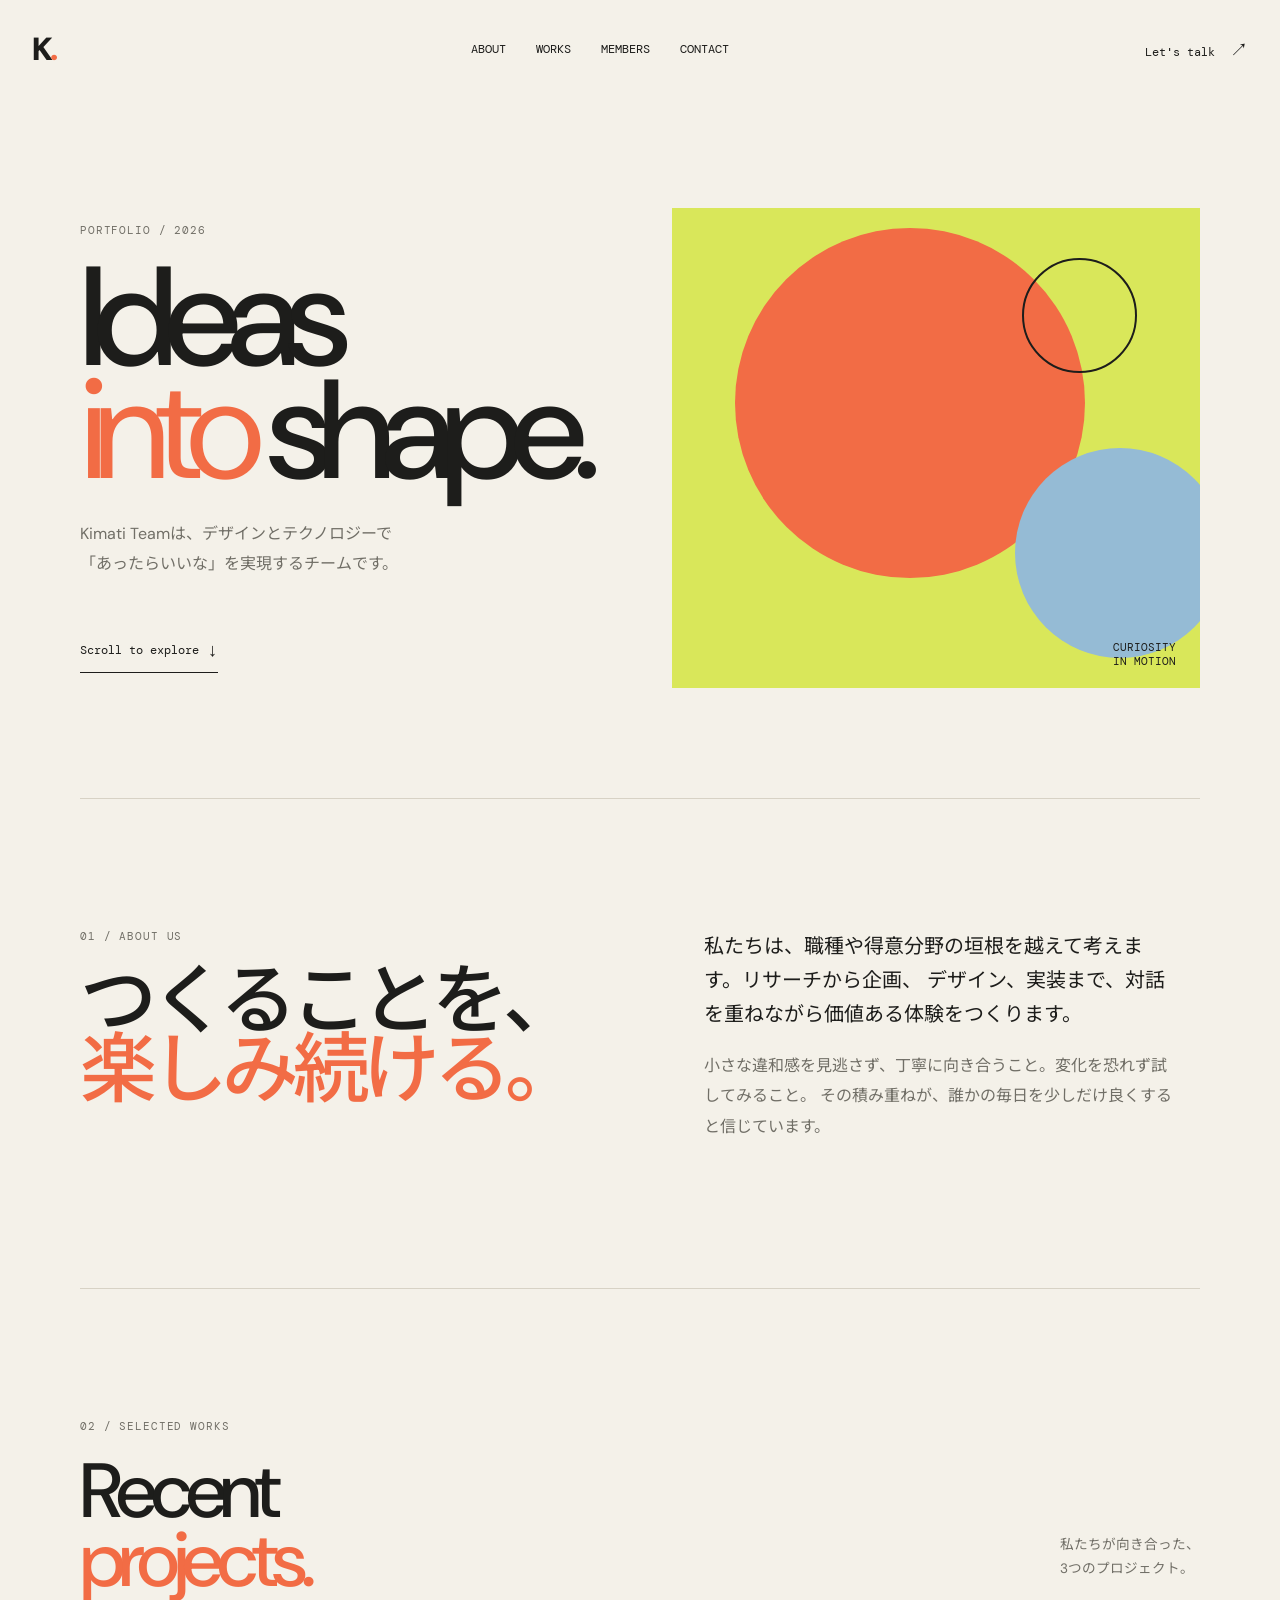
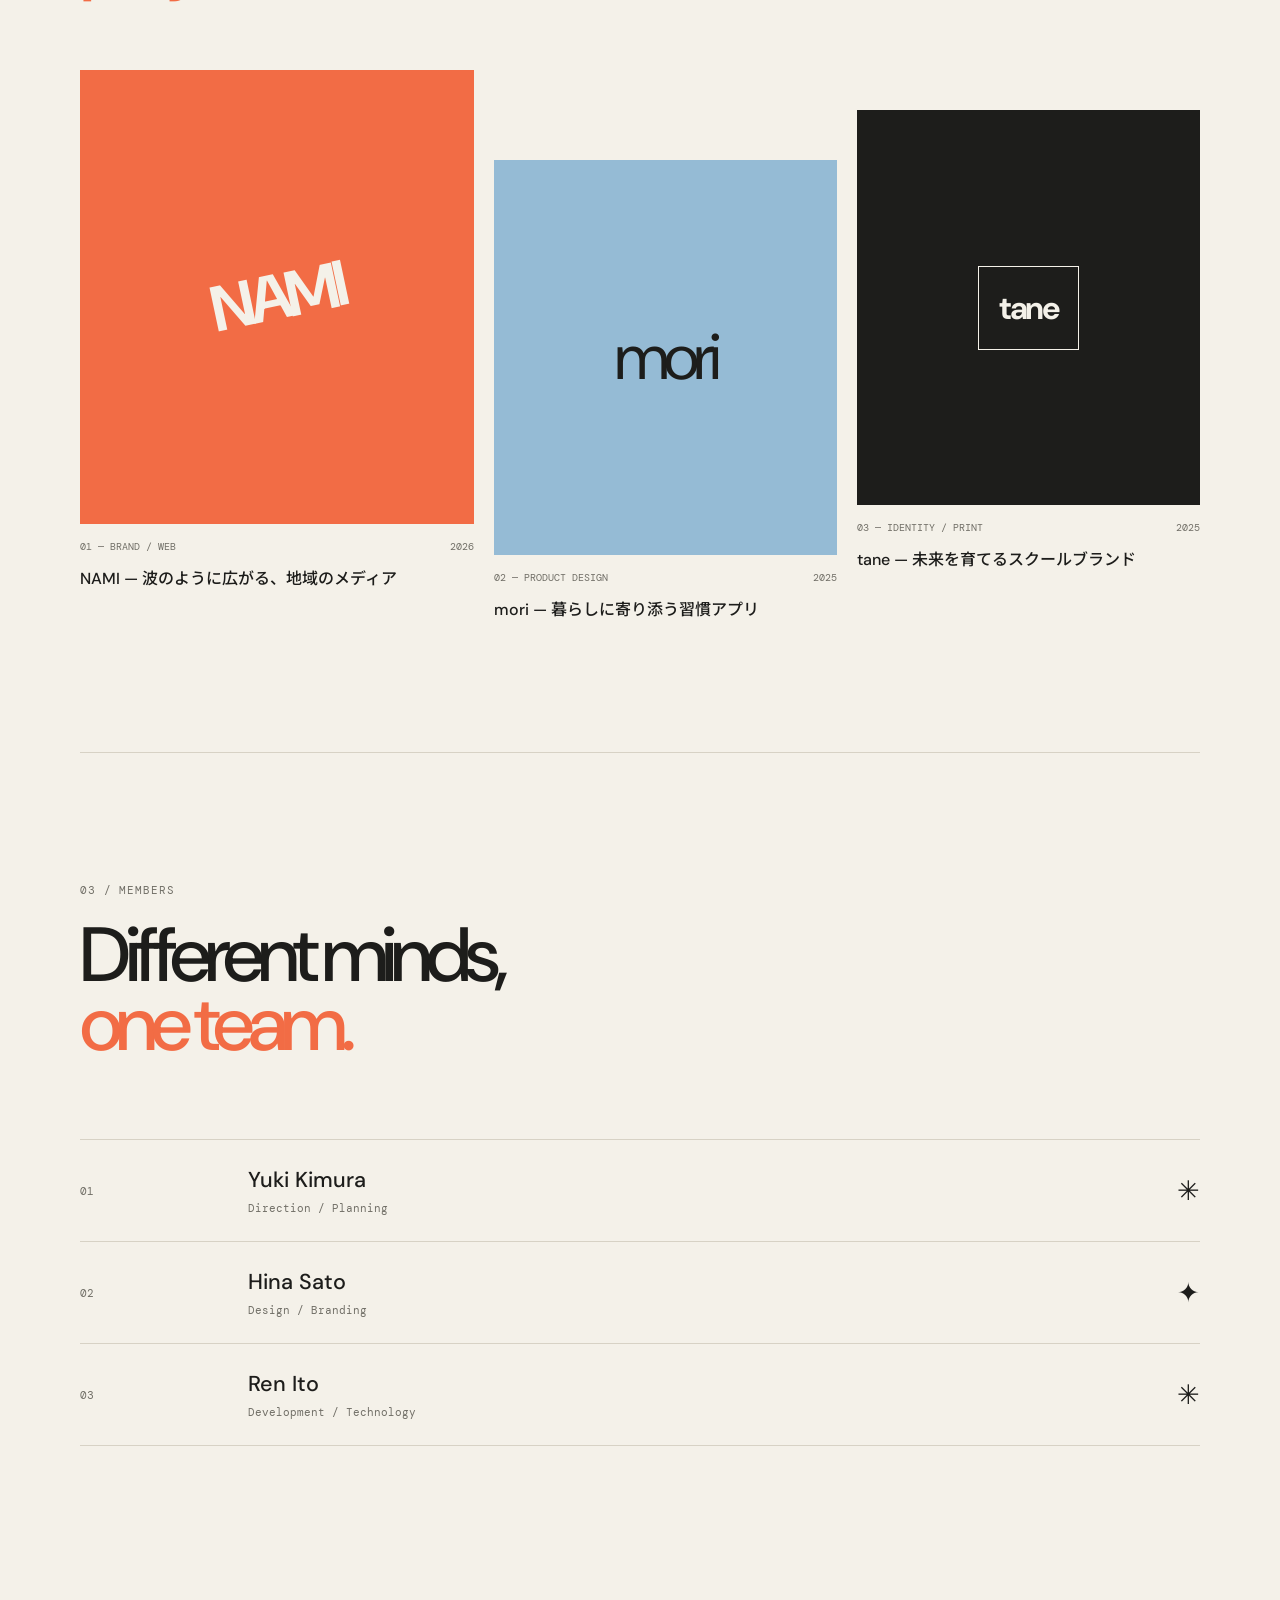
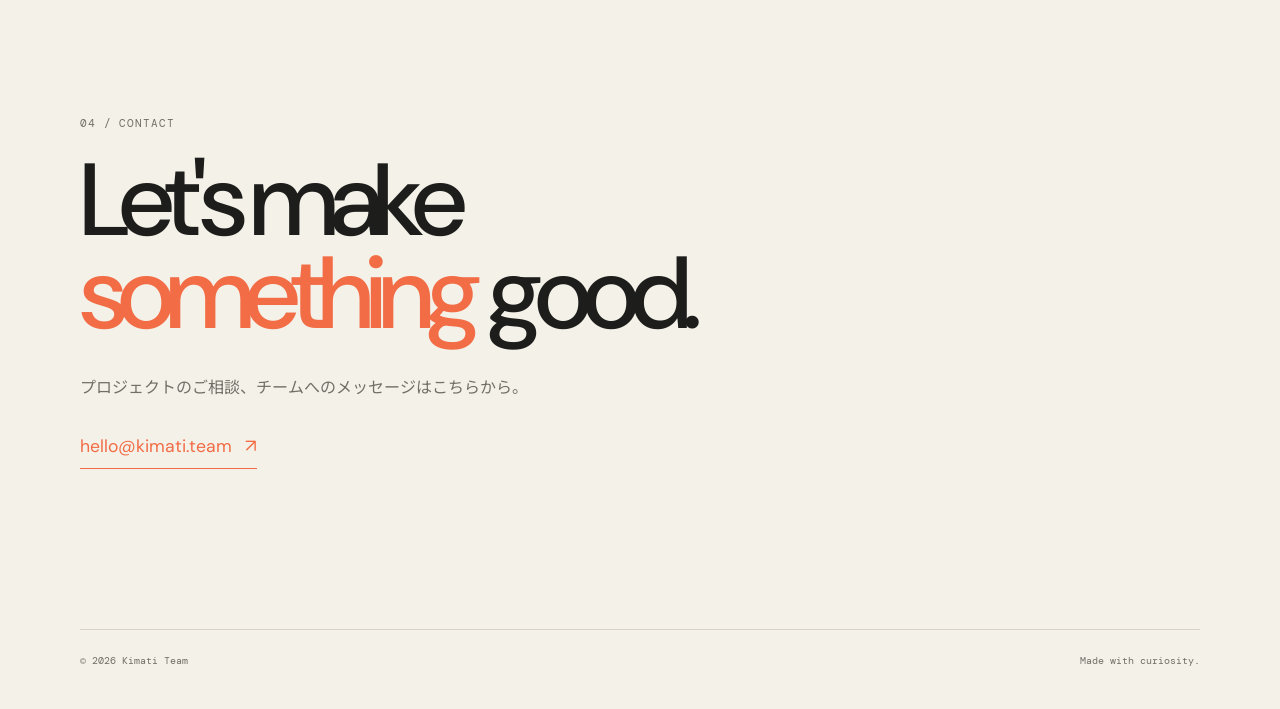
==== index.html @ ce93c7af "Create initial Kimati Team portfolio Co-authored-by: Copilot <223556219+Copilot@users.noreply.github" ====
<!doctype html>
<html lang="ja">
  <head>
    <meta charset="UTF-8" />
    <meta name="viewport" content="width=device-width, initial-scale=1.0" />
    <meta
      name="description"
      content="Kimati Teamのポートフォリオ。アイデアを形にし、使う人の毎日に残るデザインとプロダクトをつくります。"
    />
    <title>Kimati Team | Ideas into shape</title>
    <link rel="stylesheet" href="styles.css" />
  </head>
  <body>
    <header class="site-header">
      <a class="logo" href="#top" aria-label="Kimati Team トップ">K<span>.</span></a>
      <nav class="site-nav" aria-label="メインナビゲーション">
        <a href="#about">About</a>
        <a href="#works">Works</a>
        <a href="#members">Members</a>
        <a href="#contact">Contact</a>
      </nav>
      <a class="header-link" href="#contact">Let's talk <span aria-hidden="true">↗</span></a>
    </header>

    <main id="top">
      <section class="hero section-shell">
        <div class="hero-copy">
          <p class="eyebrow">Portfolio / 2026</p>
          <h1>Ideas<br /><em>into</em> shape.</h1>
          <p class="hero-lead">
            Kimati Teamは、デザインとテクノロジーで<br class="desktop-only" />
            「あったらいいな」を実現するチームです。
          </p>
          <a class="arrow-link" href="#works">Scroll to explore <span aria-hidden="true">↓</span></a>
        </div>
        <div class="hero-art" aria-hidden="true">
          <div class="orb orb-one"></div>
          <div class="orb orb-two"></div>
          <div class="orb orb-three"></div>
          <span class="art-label">Curiosity<br />in motion</span>
        </div>
      </section>

      <section class="intro section-shell" id="about">
        <div class="section-heading">
          <p class="eyebrow">01 / About us</p>
          <h2>つくることを、<br /><span>楽しみ続ける。</span></h2>
        </div>
        <div class="intro-body">
          <p class="large-copy">
            私たちは、職種や得意分野の垣根を越えて考えます。リサーチから企画、
            デザイン、実装まで、対話を重ねながら価値ある体験をつくります。
          </p>
          <p>
            小さな違和感を見逃さず、丁寧に向き合うこと。変化を恐れず試してみること。
            その積み重ねが、誰かの毎日を少しだけ良くすると信じています。
          </p>
        </div>
      </section>

      <section class="works section-shell" id="works">
        <div class="section-heading row-heading">
          <div>
            <p class="eyebrow">02 / Selected works</p>
            <h2>Recent<br /><span>projects.</span></h2>
          </div>
          <p class="heading-note">私たちが向き合った、<br />3つのプロジェクト。</p>
        </div>
        <div class="work-grid">
          <article class="work-card work-card-featured">
            <div class="work-visual visual-nami"><span>NAMI</span></div>
            <div class="work-meta"><span>01 — Brand / Web</span><span>2026</span></div>
            <h3>NAMI — 波のように広がる、地域のメディア</h3>
          </article>
          <article class="work-card">
            <div class="work-visual visual-mori"><span>mori</span></div>
            <div class="work-meta"><span>02 — Product design</span><span>2025</span></div>
            <h3>mori — 暮らしに寄り添う習慣アプリ</h3>
          </article>
          <article class="work-card">
            <div class="work-visual visual-tane"><span>tane</span></div>
            <div class="work-meta"><span>03 — Identity / Print</span><span>2025</span></div>
            <h3>tane — 未来を育てるスクールブランド</h3>
          </article>
        </div>
      </section>

      <section class="members section-shell" id="members">
        <div class="section-heading">
          <p class="eyebrow">03 / Members</p>
          <h2>Different minds,<br /><span>one team.</span></h2>
        </div>
        <div class="member-list">
          <article class="member">
            <span class="member-number">01</span>
            <div><h3>Yuki Kimura</h3><p>Direction / Planning</p></div>
            <span class="member-mark">✳</span>
          </article>
          <article class="member">
            <span class="member-number">02</span>
            <div><h3>Hina Sato</h3><p>Design / Branding</p></div>
            <span class="member-mark">✦</span>
          </article>
          <article class="member">
            <span class="member-number">03</span>
            <div><h3>Ren Ito</h3><p>Development / Technology</p></div>
            <span class="member-mark">✳</span>
          </article>
        </div>
      </section>

      <section class="contact section-shell" id="contact">
        <p class="eyebrow">04 / Contact</p>
        <h2>Let's make<br /><em>something</em> good.</h2>
        <p>プロジェクトのご相談、チームへのメッセージはこちらから。</p>
        <a class="contact-link" href="mailto:hello@kimati.team">hello@kimati.team <span aria-hidden="true">↗</span></a>
      </section>
    </main>

    <footer class="site-footer section-shell">
      <p>© 2026 Kimati Team</p>
      <p>Made with curiosity.</p>
    </footer>
    <script src="script.js"></script>
  </body>
</html>
---- styles.css ----
@import url("https://fonts.googleapis.com/css2?family=DM+Mono:wght@400&family=DM+Sans:wght@400;500;700&family=Noto+Sans+JP:wght@400;700;900&display=swap");

:root {
  --ink: #1d1d1b;
  --muted: #716f67;
  --paper: #f4f1e9;
  --line: #d7d2c5;
  --lime: #d9e75a;
  --orange: #f26c45;
  --blue: #95bbd5;
  --sans: "DM Sans", "Noto Sans JP", sans-serif;
  --mono: "DM Mono", monospace;
}

* { box-sizing: border-box; }
html { scroll-behavior: smooth; }
body { margin: 0; color: var(--ink); background: var(--paper); font-family: var(--sans); }
a { color: inherit; text-decoration: none; }
.section-shell { width: min(1120px, calc(100% - 64px)); margin: 0 auto; }
.site-header { display: flex; align-items: center; justify-content: space-between; width: min(1280px, calc(100% - 64px)); margin: 0 auto; padding: 28px 0; }
.logo { font-size: 2rem; font-weight: 900; letter-spacing: -.08em; }
.logo span, em, .contact-link { color: var(--orange); font-style: normal; }
.site-nav { display: flex; gap: 30px; font-family: var(--mono); font-size: .72rem; text-transform: uppercase; }
.site-nav a:hover, .header-link:hover, .arrow-link:hover { color: var(--orange); }
.header-link { font-family: var(--mono); font-size: .72rem; }
.header-link span, .arrow-link span, .contact-link span { font-size: 1.15rem; margin-left: 8px; }
.hero { min-height: 700px; display: grid; grid-template-columns: 1fr 1fr; align-items: center; gap: 5vw; }
.eyebrow { color: var(--muted); font: .68rem var(--mono); letter-spacing: .08em; text-transform: uppercase; }
h1, h2, h3, p { margin-top: 0; }
h1 { margin: 24px 0 32px; font-size: clamp(4.5rem, 11vw, 9.5rem); font-weight: 500; letter-spacing: -.09em; line-height: .8; }
h1 em { font-weight: 400; }
.hero-lead { color: var(--muted); font-size: 1rem; line-height: 1.9; }
.arrow-link { display: inline-flex; align-items: center; margin-top: 42px; border-bottom: 1px solid var(--ink); padding-bottom: 10px; font: .75rem var(--mono); }
.hero-art { position: relative; height: 480px; background: var(--lime); overflow: hidden; }
.orb { position: absolute; border-radius: 50%; }
.orb-one { width: 350px; height: 350px; top: 20px; left: 12%; background: var(--orange); }
.orb-two { width: 210px; height: 210px; right: -25px; bottom: 30px; background: var(--blue); }
.orb-three { width: 115px; height: 115px; top: 50px; right: 12%; border: 2px solid var(--ink); }
.art-label { position: absolute; right: 24px; bottom: 20px; font: .68rem var(--mono); text-align: right; text-transform: uppercase; }
.intro, .works, .members { border-top: 1px solid var(--line); padding: 130px 0; }
.intro { display: grid; grid-template-columns: 1fr 1fr; gap: 10vw; }
h2 { margin: 24px 0 0; font-size: clamp(3rem, 6vw, 6rem); font-weight: 500; letter-spacing: -.08em; line-height: .9; }
h2 span { color: var(--orange); }
.intro-body { align-self: end; max-width: 470px; color: var(--muted); line-height: 1.9; }
.large-copy { color: var(--ink); font-size: 1.25rem; line-height: 1.7; }
.row-heading { display: flex; align-items: end; justify-content: space-between; }
.heading-note { color: var(--muted); font-size: .85rem; line-height: 1.8; }
.work-grid { display: grid; grid-template-columns: 1.15fr 1fr 1fr; align-items: start; gap: 20px; margin-top: 75px; }
.work-card:nth-child(2) { margin-top: 90px; }
.work-card:nth-child(3) { margin-top: 40px; }
.work-visual { display: flex; align-items: center; justify-content: center; aspect-ratio: 1 / 1.15; overflow: hidden; }
.work-visual span { font-size: clamp(2.2rem, 5vw, 4.5rem); font-weight: 700; letter-spacing: -.08em; }
.visual-nami { color: var(--paper); background: var(--orange); }
.visual-nami span { transform: rotate(-12deg); }
.visual-mori { color: var(--ink); background: var(--blue); }
.visual-mori span { font-weight: 400; }
.visual-tane { color: var(--paper); background: var(--ink); }
.visual-tane span { border: 1px solid var(--paper); padding: 20px; font-size: 2rem; }
.work-meta { display: flex; justify-content: space-between; margin-top: 16px; color: var(--muted); font: .62rem var(--mono); text-transform: uppercase; }
.work-card h3 { margin: 13px 0 0; font-size: 1rem; font-weight: 500; line-height: 1.6; }
.member-list { margin-top: 80px; border-top: 1px solid var(--line); }
.member { display: grid; grid-template-columns: 15% 1fr auto; align-items: center; border-bottom: 1px solid var(--line); padding: 26px 0; }
.member-number, .member p { color: var(--muted); font: .68rem var(--mono); }
.member h3 { margin: 0 0 7px; font-size: 1.35rem; font-weight: 500; }
.member p { margin: 0; }
.member-mark { font-size: 1.7rem; }
.contact { padding: 140px 0 160px; }
.contact h2 { font-size: clamp(3.5rem, 8vw, 8rem); margin-bottom: 35px; }
.contact > p:not(.eyebrow) { color: var(--muted); }
.contact-link { display: inline-block; margin-top: 20px; border-bottom: 1px solid var(--orange); padding-bottom: 10px; font-size: 1.1rem; }
.site-footer { display: flex; justify-content: space-between; border-top: 1px solid var(--line); padding: 24px 0 32px; color: var(--muted); font: .65rem var(--mono); }
@media (max-width: 700px) {
  .section-shell, .site-header { width: min(100% - 40px, 1120px); }
  .site-nav { display: none; }
  .hero { display: block; min-height: auto; padding: 80px 0 100px; }
  .hero-art { height: 330px; margin-top: 70px; }
  .orb-one { width: 240px; height: 240px; }
  .orb-two { width: 130px; height: 130px; }
  .intro, .work-grid { display: block; }
  .intro-body { margin-top: 60px; }
  .intro, .works, .members { padding: 90px 0; }
  .row-heading { display: block; }
  .heading-note { margin-top: 35px; }
  .work-card, .work-card:nth-child(2), .work-card:nth-child(3) { margin: 50px 0 0; }
  .member { grid-template-columns: 18% 1fr auto; }
  .contact { padding: 100px 0 120px; }
  .site-footer { display: block; line-height: 2; }
  .site-footer p:last-child { margin-bottom: 0; }
  .desktop-only { display: none; }
}
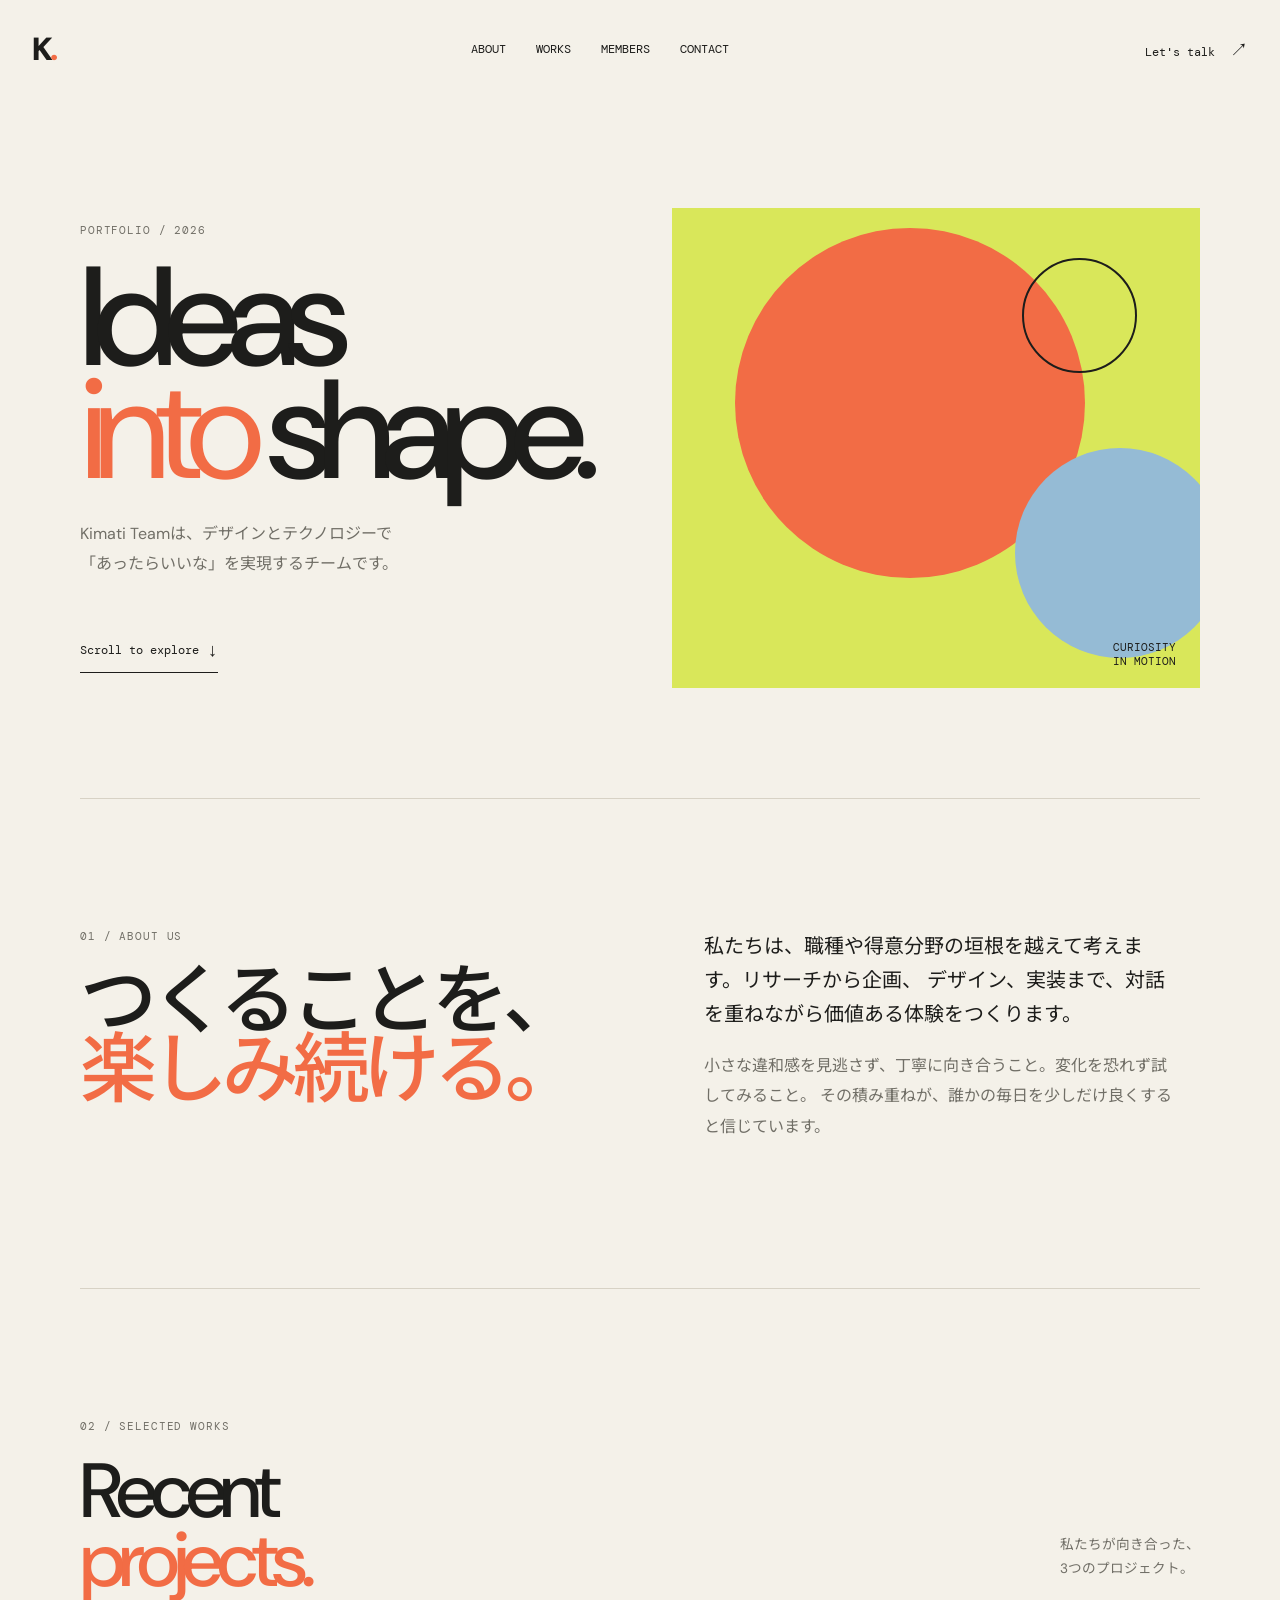
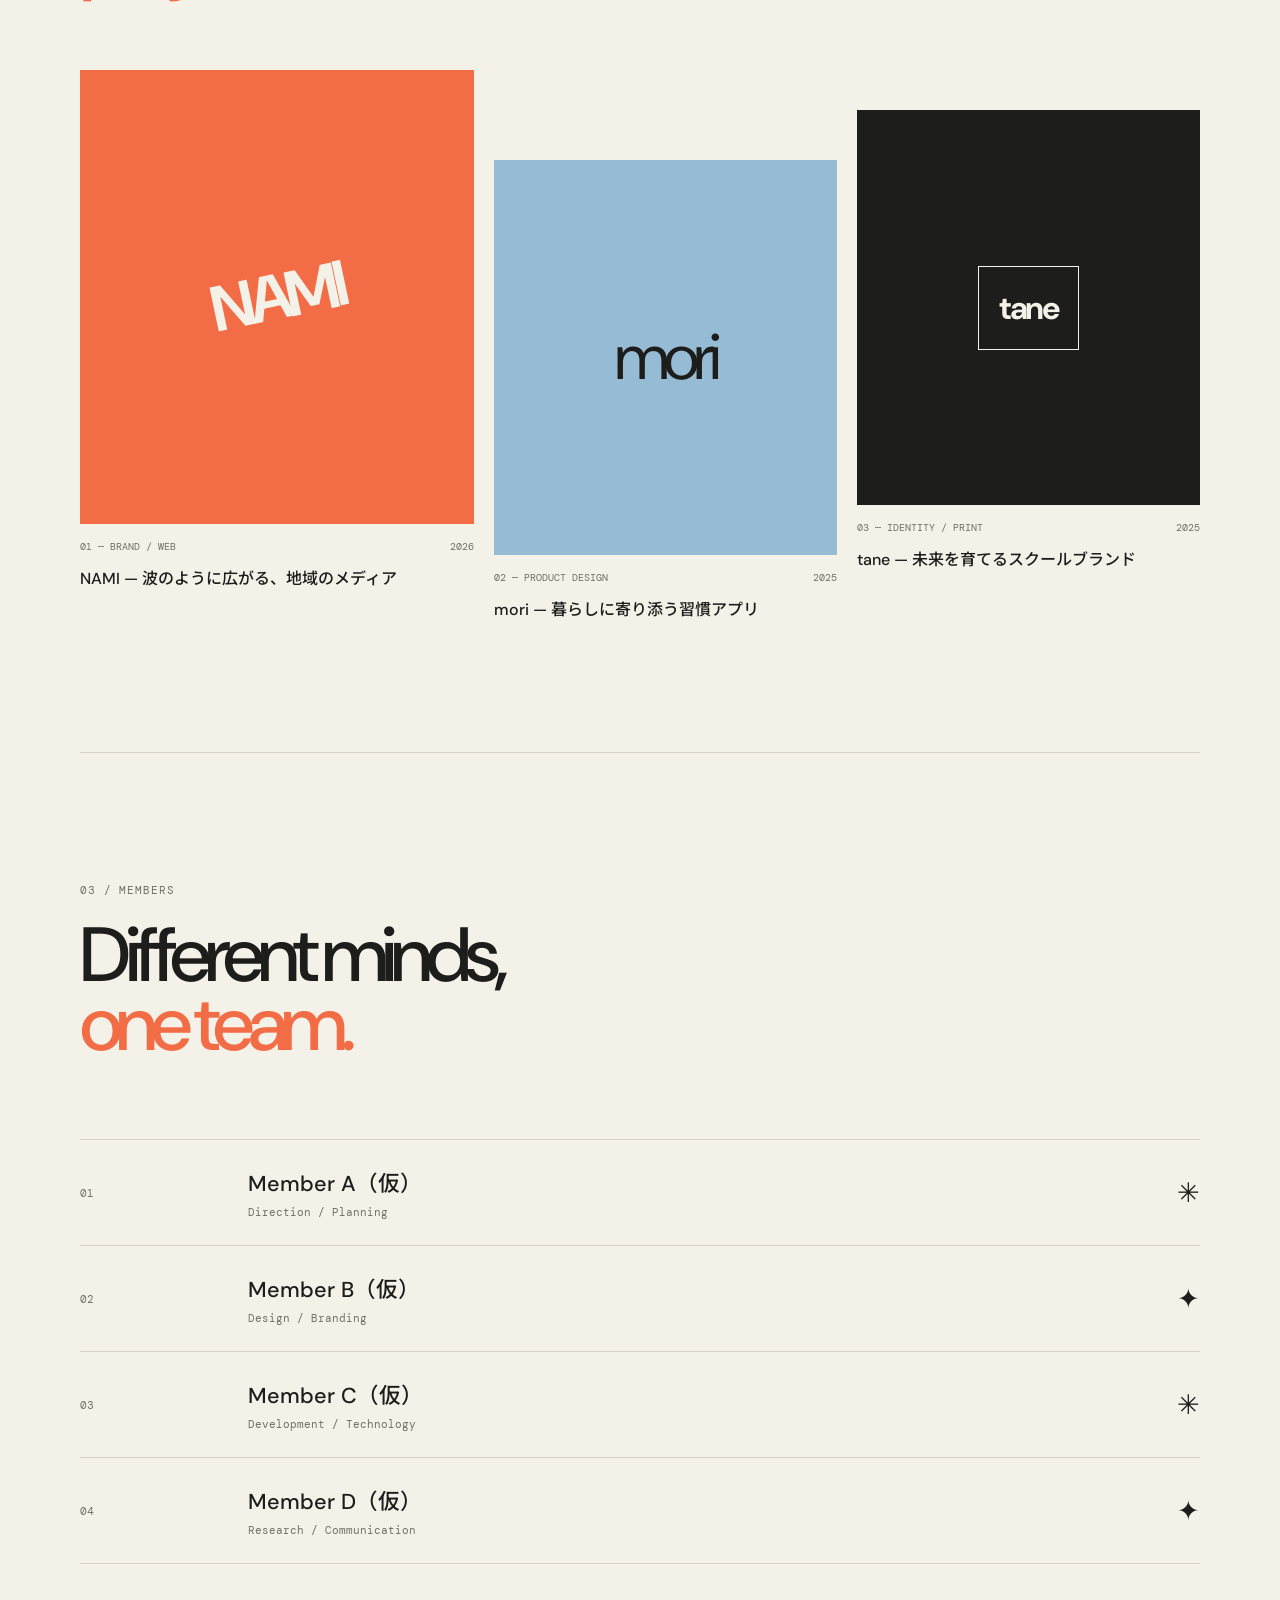
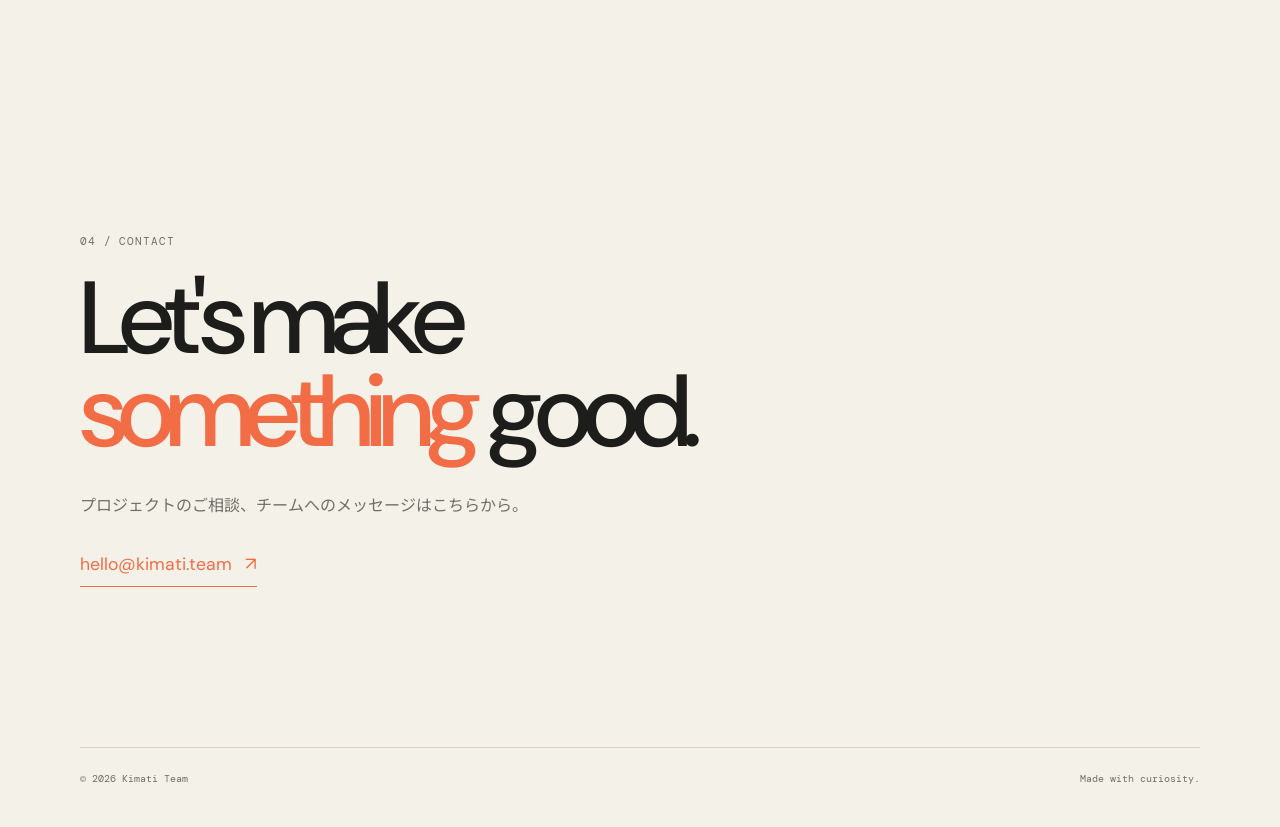
==== commit bb70717d: "Add four member profile pages Co-authored-by: Copilot <223556219+Copilot@users.noreply.github.com>" ====
--- a/index.html
+++ b/index.html
@@ -91,21 +91,26 @@
           <h2>Different minds,<br /><span>one team.</span></h2>
         </div>
         <div class="member-list">
-          <article class="member">
+          <a class="member" href="members/member-01.html">
             <span class="member-number">01</span>
-            <div><h3>Yuki Kimura</h3><p>Direction / Planning</p></div>
+            <div><h3>Member A（仮）</h3><p>Direction / Planning</p></div>
             <span class="member-mark">✳</span>
-          </article>
-          <article class="member">
+          </a>
+          <a class="member" href="members/member-02.html">
             <span class="member-number">02</span>
-            <div><h3>Hina Sato</h3><p>Design / Branding</p></div>
+            <div><h3>Member B（仮）</h3><p>Design / Branding</p></div>
             <span class="member-mark">✦</span>
-          </article>
-          <article class="member">
+          </a>
+          <a class="member" href="members/member-03.html">
             <span class="member-number">03</span>
-            <div><h3>Ren Ito</h3><p>Development / Technology</p></div>
+            <div><h3>Member C（仮）</h3><p>Development / Technology</p></div>
             <span class="member-mark">✳</span>
-          </article>
+          </a>
+          <a class="member" href="members/member-04.html">
+            <span class="member-number">04</span>
+            <div><h3>Member D（仮）</h3><p>Research / Communication</p></div>
+            <span class="member-mark">✦</span>
+          </a>
         </div>
       </section>
 
--- a/styles.css
+++ b/styles.css
@@ -59,7 +59,8 @@
 .work-meta { display: flex; justify-content: space-between; margin-top: 16px; color: var(--muted); font: .62rem var(--mono); text-transform: uppercase; }
 .work-card h3 { margin: 13px 0 0; font-size: 1rem; font-weight: 500; line-height: 1.6; }
 .member-list { margin-top: 80px; border-top: 1px solid var(--line); }
-.member { display: grid; grid-template-columns: 15% 1fr auto; align-items: center; border-bottom: 1px solid var(--line); padding: 26px 0; }
+.member { display: grid; grid-template-columns: 15% 1fr auto; align-items: center; border-bottom: 1px solid var(--line); padding: 26px 0; transition: color .2s ease, padding-left .2s ease; }
+.member:hover { color: var(--orange); padding-left: 12px; }
 .member-number, .member p { color: var(--muted); font: .68rem var(--mono); }
 .member h3 { margin: 0 0 7px; font-size: 1.35rem; font-weight: 500; }
 .member p { margin: 0; }
@@ -68,6 +69,22 @@
 .contact h2 { font-size: clamp(3.5rem, 8vw, 8rem); margin-bottom: 35px; }
 .contact > p:not(.eyebrow) { color: var(--muted); }
 .contact-link { display: inline-block; margin-top: 20px; border-bottom: 1px solid var(--orange); padding-bottom: 10px; font-size: 1.1rem; }
+.member-page { padding: 80px 0 130px; }
+.member-page-header { display: flex; align-items: end; justify-content: space-between; gap: 30px; border-bottom: 1px solid var(--line); padding-bottom: 60px; }
+.member-page-header h1 { margin: 24px 0 0; font-size: clamp(4rem, 10vw, 8rem); }
+.back-link { color: var(--muted); font: .7rem var(--mono); }
+.back-link:hover { color: var(--orange); }
+.member-profile { display: grid; grid-template-columns: 1fr 1.4fr; gap: 10vw; padding: 75px 0; }
+.member-photo { display: flex; align-items: center; justify-content: center; min-height: 390px; background: var(--lime); font-size: 7rem; font-weight: 700; letter-spacing: -.1em; }
+.profile-table { border-top: 1px solid var(--line); }
+.profile-row { display: grid; grid-template-columns: 35% 1fr; gap: 20px; border-bottom: 1px solid var(--line); padding: 19px 0; }
+.profile-label { color: var(--muted); font: .68rem var(--mono); text-transform: uppercase; }
+.profile-value { line-height: 1.7; }
+.member-details { display: grid; grid-template-columns: repeat(2, 1fr); gap: 20px; border-top: 1px solid var(--line); padding-top: 70px; }
+.detail-card { min-height: 220px; padding: 28px; background: #e9e5d9; }
+.detail-card h2 { margin: 30px 0 18px; font-size: 2rem; }
+.detail-card p { color: var(--muted); line-height: 1.9; }
+.member-footer-nav { display: flex; justify-content: space-between; margin-top: 80px; border-top: 1px solid var(--line); padding-top: 22px; font: .7rem var(--mono); }
 .site-footer { display: flex; justify-content: space-between; border-top: 1px solid var(--line); padding: 24px 0 32px; color: var(--muted); font: .65rem var(--mono); }
 @media (max-width: 700px) {
   .section-shell, .site-header { width: min(100% - 40px, 1120px); }
@@ -83,6 +100,11 @@
   .heading-note { margin-top: 35px; }
   .work-card, .work-card:nth-child(2), .work-card:nth-child(3) { margin: 50px 0 0; }
   .member { grid-template-columns: 18% 1fr auto; }
+  .member-page { padding: 50px 0 80px; }
+  .member-page-header { display: block; padding-bottom: 40px; }
+  .member-profile, .member-details { display: block; padding: 55px 0; }
+  .member-photo { min-height: 260px; margin-bottom: 45px; }
+  .detail-card { min-height: 0; margin-top: 18px; }
   .contact { padding: 100px 0 120px; }
   .site-footer { display: block; line-height: 2; }
   .site-footer p:last-child { margin-bottom: 0; }
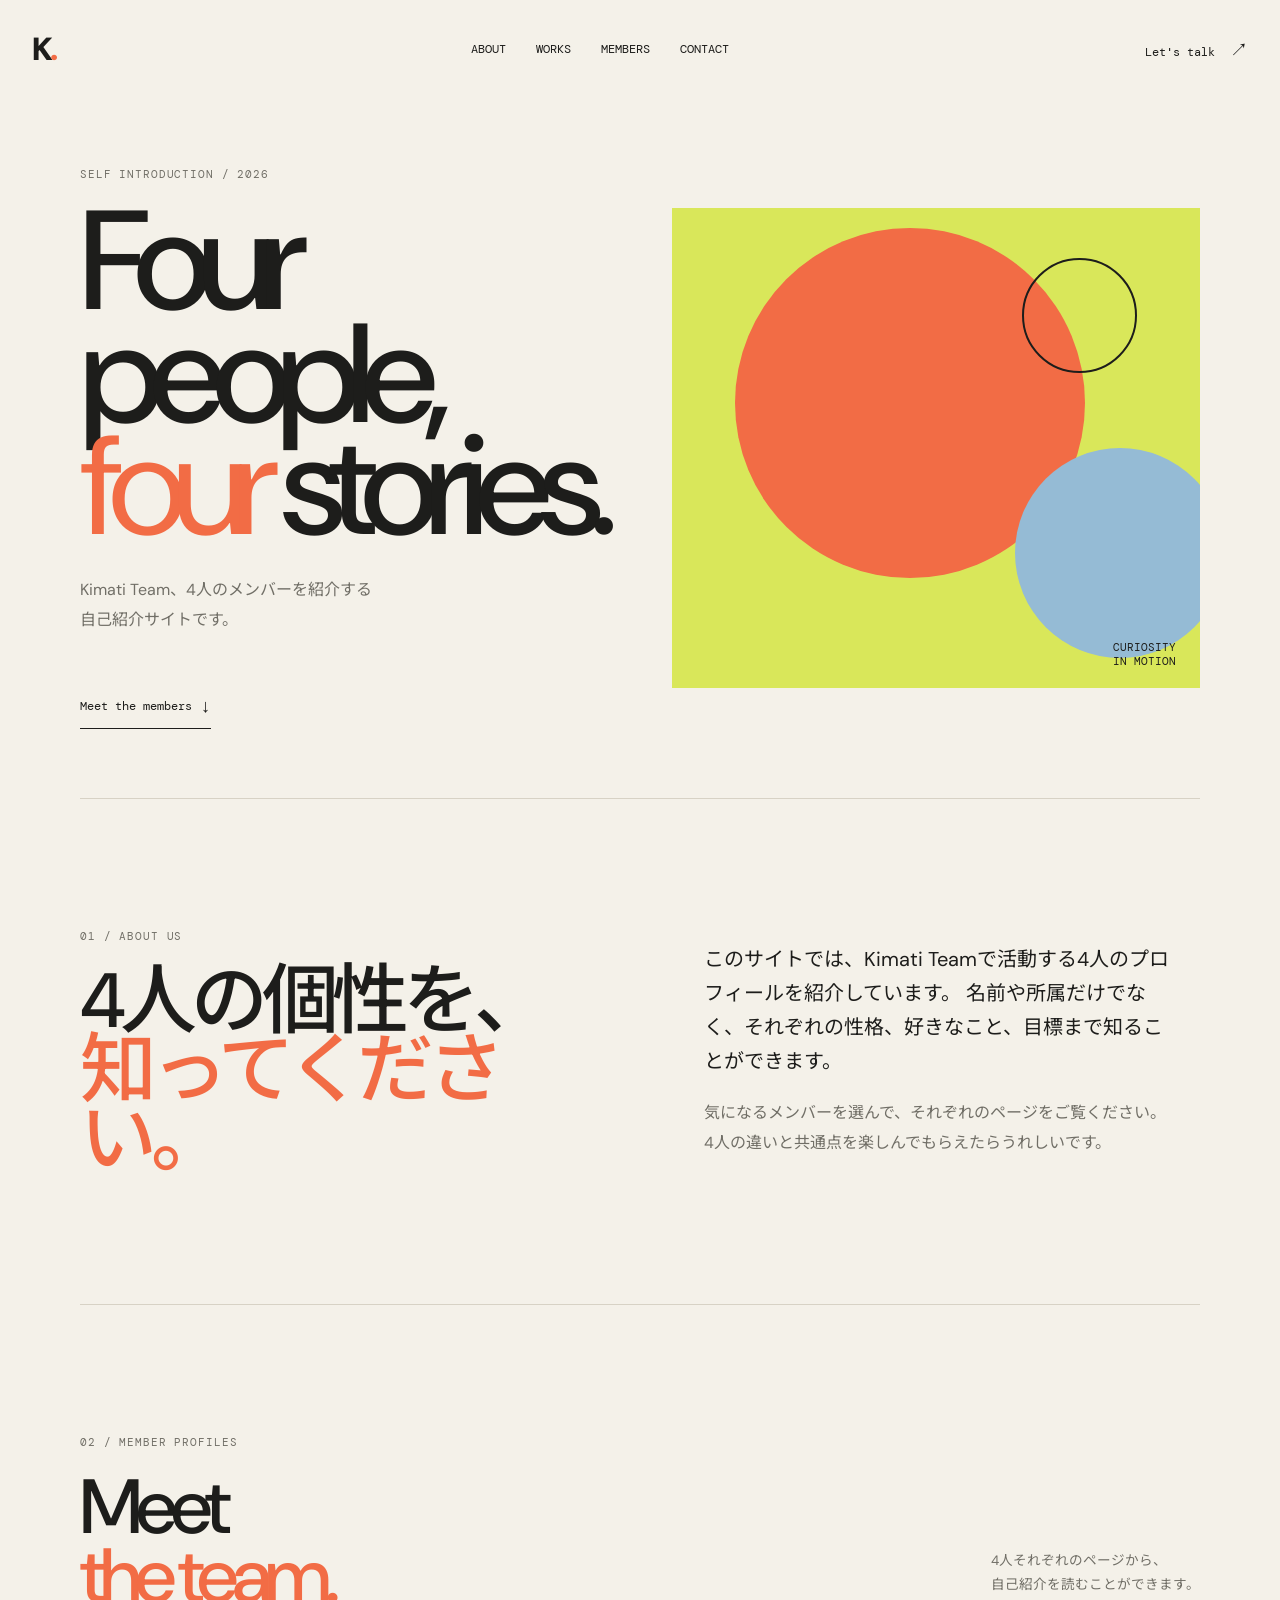
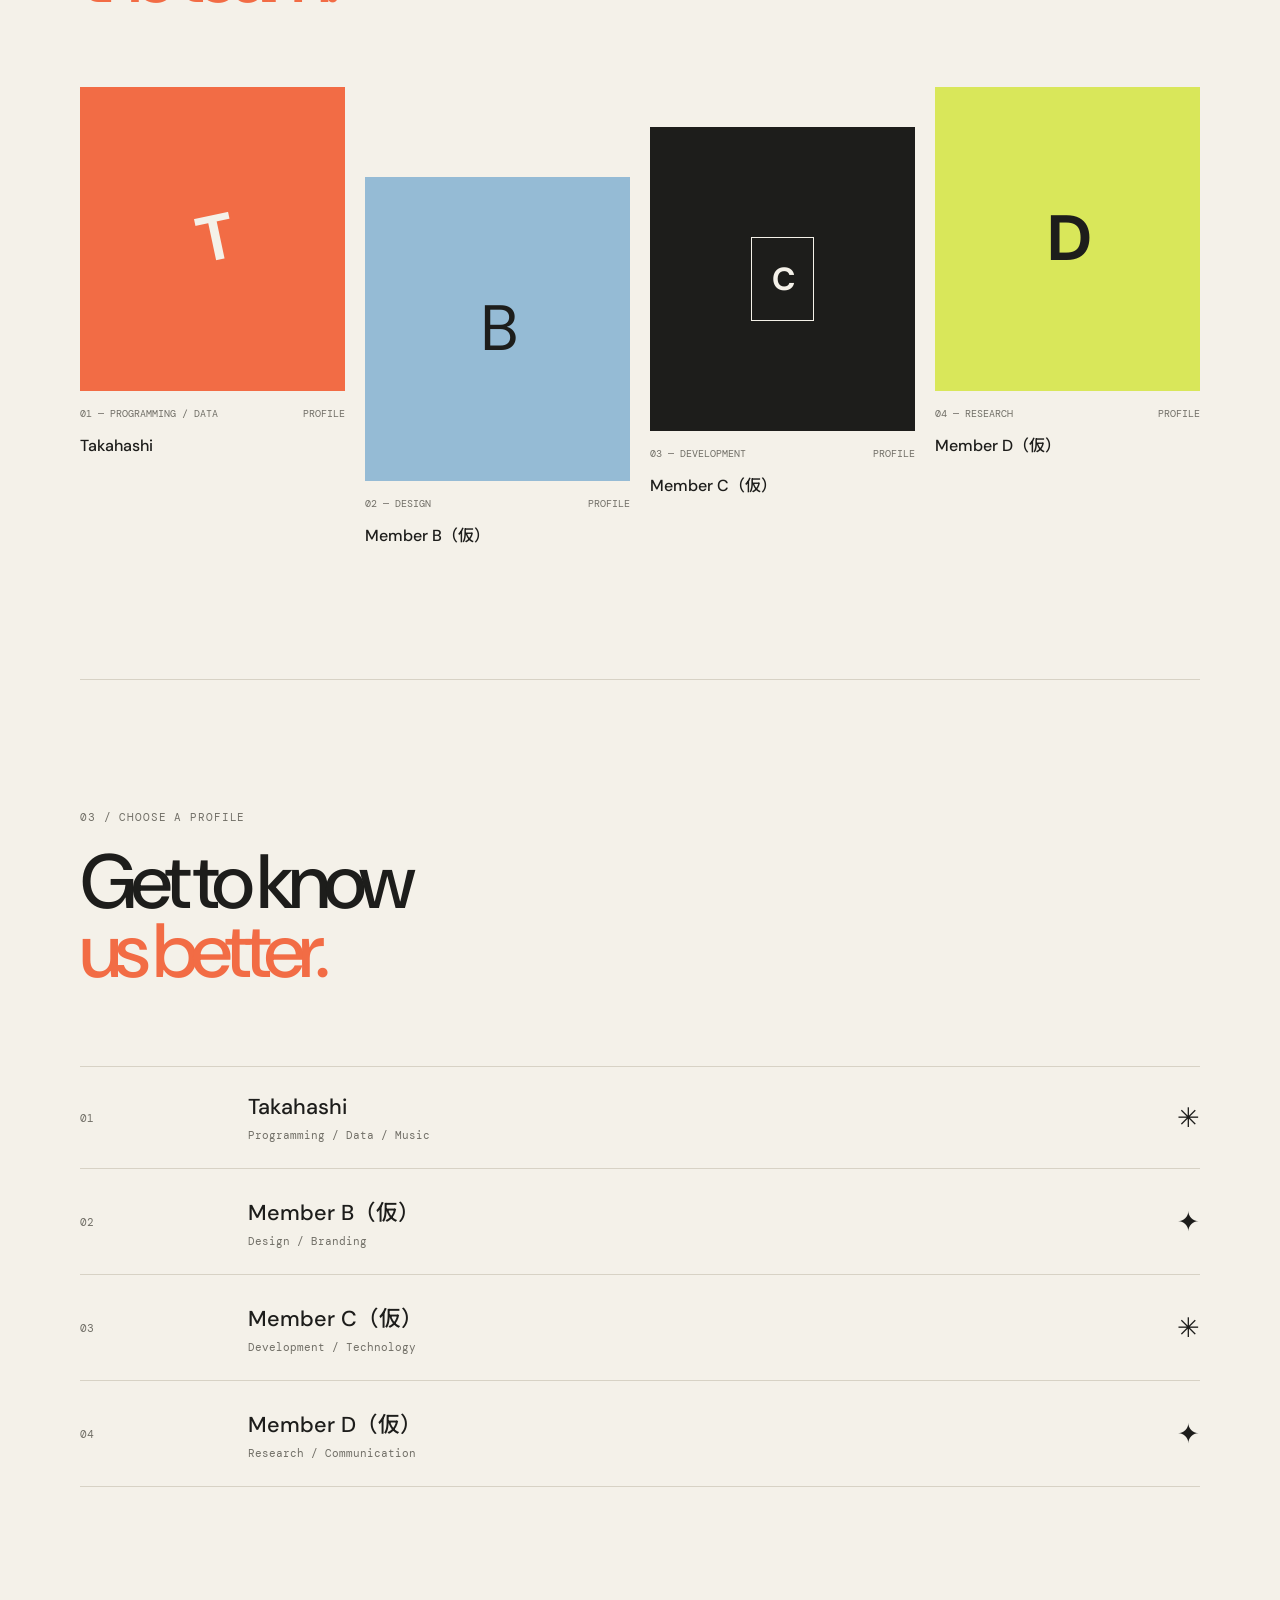
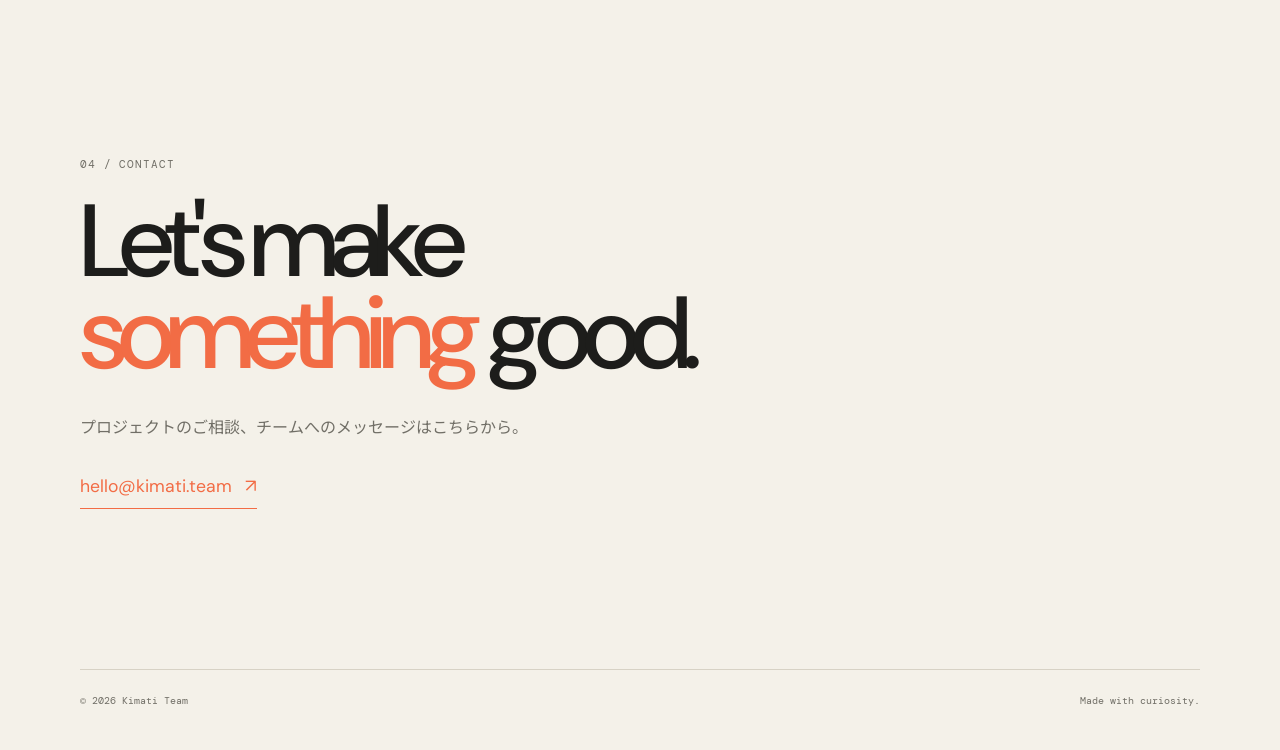
==== commit fc23d127: "Refocus homepage on four member introductions Co-authored-by: Copilot <223556219+Copilot@users.norep" ====
--- a/index.html
+++ b/index.html
@@ -25,13 +25,13 @@
     <main id="top">
       <section class="hero section-shell">
         <div class="hero-copy">
-          <p class="eyebrow">Portfolio / 2026</p>
-          <h1>Ideas<br /><em>into</em> shape.</h1>
+          <p class="eyebrow">Self introduction / 2026</p>
+          <h1>Four people,<br /><em>four</em> stories.</h1>
           <p class="hero-lead">
-            Kimati Teamは、デザインとテクノロジーで<br class="desktop-only" />
-            「あったらいいな」を実現するチームです。
+            Kimati Team、4人のメンバーを紹介する<br class="desktop-only" />
+            自己紹介サイトです。
           </p>
-          <a class="arrow-link" href="#works">Scroll to explore <span aria-hidden="true">↓</span></a>
+          <a class="arrow-link" href="#members">Meet the members <span aria-hidden="true">↓</span></a>
         </div>
         <div class="hero-art" aria-hidden="true">
           <div class="orb orb-one"></div>
@@ -44,16 +44,16 @@
       <section class="intro section-shell" id="about">
         <div class="section-heading">
           <p class="eyebrow">01 / About us</p>
-          <h2>つくることを、<br /><span>楽しみ続ける。</span></h2>
+          <h2>4人の個性を、<br /><span>知ってください。</span></h2>
         </div>
         <div class="intro-body">
           <p class="large-copy">
-            私たちは、職種や得意分野の垣根を越えて考えます。リサーチから企画、
-            デザイン、実装まで、対話を重ねながら価値ある体験をつくります。
+            このサイトでは、Kimati Teamで活動する4人のプロフィールを紹介しています。
+            名前や所属だけでなく、それぞれの性格、好きなこと、目標まで知ることができます。
           </p>
           <p>
-            小さな違和感を見逃さず、丁寧に向き合うこと。変化を恐れず試してみること。
-            その積み重ねが、誰かの毎日を少しだけ良くすると信じています。
+            気になるメンバーを選んで、それぞれのページをご覧ください。
+            4人の違いと共通点を楽しんでもらえたらうれしいです。
           </p>
         </div>
       </section>
@@ -61,39 +61,47 @@
       <section class="works section-shell" id="works">
         <div class="section-heading row-heading">
           <div>
-            <p class="eyebrow">02 / Selected works</p>
-            <h2>Recent<br /><span>projects.</span></h2>
+            <p class="eyebrow">02 / Member profiles</p>
+              <h2>Meet<br /><span>the team.</span></h2>
           </div>
-          <p class="heading-note">私たちが向き合った、<br />3つのプロジェクト。</p>
+            <p class="heading-note">4人それぞれのページから、<br />自己紹介を読むことができます。</p>
         </div>
         <div class="work-grid">
-          <article class="work-card work-card-featured">
-            <div class="work-visual visual-nami"><span>NAMI</span></div>
-            <div class="work-meta"><span>01 — Brand / Web</span><span>2026</span></div>
-            <h3>NAMI — 波のように広がる、地域のメディア</h3>
-          </article>
-          <article class="work-card">
-            <div class="work-visual visual-mori"><span>mori</span></div>
-            <div class="work-meta"><span>02 — Product design</span><span>2025</span></div>
-            <h3>mori — 暮らしに寄り添う習慣アプリ</h3>
-          </article>
-          <article class="work-card">
-            <div class="work-visual visual-tane"><span>tane</span></div>
-            <div class="work-meta"><span>03 — Identity / Print</span><span>2025</span></div>
-            <h3>tane — 未来を育てるスクールブランド</h3>
-          </article>
+            <a class="work-card profile-card" href="members/Takahashi.html">
+              <div class="work-visual visual-nami"><span>T</span></div>
+              <div class="work-meta"><span>01 — Programming / Data</span><span>Profile</span></div>
+              <h3>Takahashi</h3>
+            </a>
+            <a class="work-card profile-card" href="members/member-02.html">
+              <div class="work-visual visual-mori"><span>B</span></div>
+              <div class="work-meta"><span>02 — Design</span><span>Profile</span></div>
+              <h3>Member B（仮）</h3>
+            </a>
+            <a class="work-card profile-card" href="members/member-03.html">
+              <div class="work-visual visual-tane"><span>C</span></div>
+              <div class="work-meta"><span>03 — Development</span><span>Profile</span></div>
+              <h3>Member C（仮）</h3>
+            </a>
+            <a class="work-card profile-card profile-card-fourth" href="members/member-04.html">
+              <div class="work-visual visual-profile-four"><span>D</span></div>
+              <div class="work-meta"><span>04 — Research</span><span>Profile</span></div>
+              <h3>Member D（仮）</h3>
+            </a>
         </div>
       </section>
 
       <section class="members section-shell" id="members">
         <div class="section-heading">
-          <p class="eyebrow">03 / Members</p>
-          <h2>Different minds,<br /><span>one team.</span></h2>
+          <p class="eyebrow">03 / Choose a profile</p>
+          <h2>Get to know<br /><span>us better.</span></h2>
         </div>
         <div class="member-list">
-          <a class="member" href="members/member-01.html">
+          <a class="member" href="members/Takahashi.html">
             <span class="member-number">01</span>
-            <div><h3>Member A（仮）</h3><p>Direction / Planning</p></div>
+            <div>
+              <h3>Takahashi</h3>
+              <p>Programming / Data / Music</p>
+            </div>
             <span class="member-mark">✳</span>
           </a>
           <a class="member" href="members/member-02.html">
--- a/styles.css
+++ b/styles.css
@@ -45,7 +45,7 @@
 .large-copy { color: var(--ink); font-size: 1.25rem; line-height: 1.7; }
 .row-heading { display: flex; align-items: end; justify-content: space-between; }
 .heading-note { color: var(--muted); font-size: .85rem; line-height: 1.8; }
-.work-grid { display: grid; grid-template-columns: 1.15fr 1fr 1fr; align-items: start; gap: 20px; margin-top: 75px; }
+.work-grid { display: grid; grid-template-columns: repeat(4, 1fr); align-items: start; gap: 20px; margin-top: 75px; }
 .work-card:nth-child(2) { margin-top: 90px; }
 .work-card:nth-child(3) { margin-top: 40px; }
 .work-visual { display: flex; align-items: center; justify-content: center; aspect-ratio: 1 / 1.15; overflow: hidden; }
@@ -56,6 +56,10 @@
 .visual-mori span { font-weight: 400; }
 .visual-tane { color: var(--paper); background: var(--ink); }
 .visual-tane span { border: 1px solid var(--paper); padding: 20px; font-size: 2rem; }
+.visual-profile-four { color: var(--ink); background: var(--lime); }
+.profile-card { display: block; }
+.profile-card:hover .work-visual { transform: translateY(-8px); }
+.work-visual { transition: transform .2s ease; }
 .work-meta { display: flex; justify-content: space-between; margin-top: 16px; color: var(--muted); font: .62rem var(--mono); text-transform: uppercase; }
 .work-card h3 { margin: 13px 0 0; font-size: 1rem; font-weight: 500; line-height: 1.6; }
 .member-list { margin-top: 80px; border-top: 1px solid var(--line); }
@@ -98,7 +102,7 @@
   .intro, .works, .members { padding: 90px 0; }
   .row-heading { display: block; }
   .heading-note { margin-top: 35px; }
-  .work-card, .work-card:nth-child(2), .work-card:nth-child(3) { margin: 50px 0 0; }
+  .work-card, .work-card:nth-child(2), .work-card:nth-child(3), .profile-card-fourth { margin: 50px 0 0; }
   .member { grid-template-columns: 18% 1fr auto; }
   .member-page { padding: 50px 0 80px; }
   .member-page-header { display: block; padding-bottom: 40px; }
